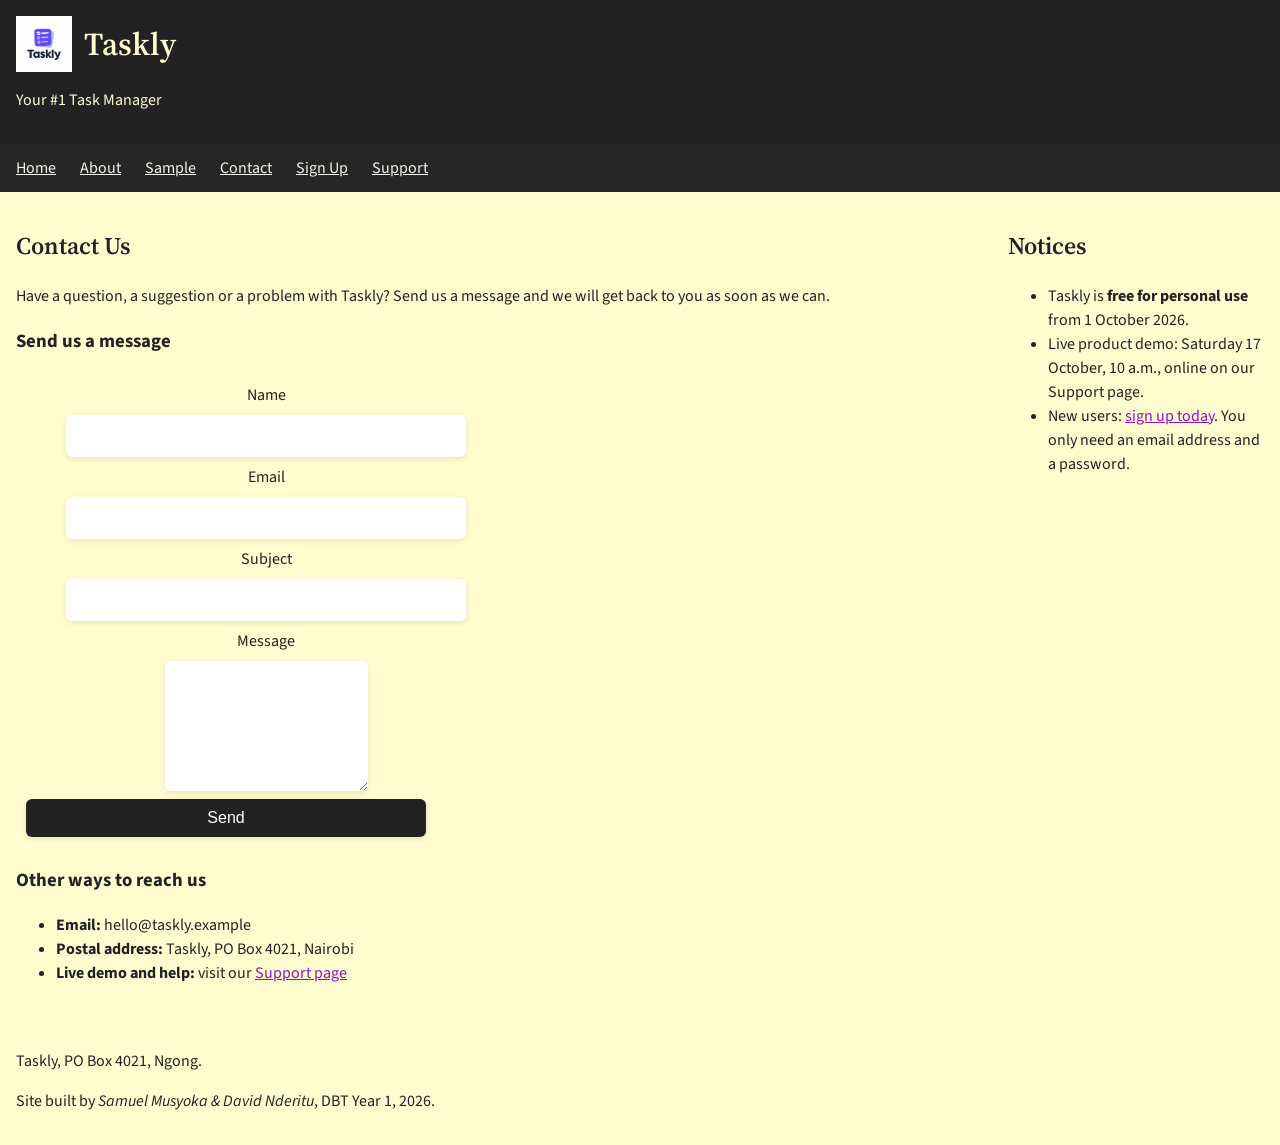
==== contact.html @ 618b968b "Made Contact and Register Pages" ====
<!DOCTYPE html>
<html lang="en">
<head>
  <meta charset="utf-8">
  <meta name="viewport" content="width=device-width, initial-scale=1.0">
  <title>Taskly - Task Manager</title>
  <link rel="preconnect" href="https://fonts.googleapis.com">
<link rel="preconnect" href="https://fonts.gstatic.com" crossorigin>
<link href="https://fonts.googleapis.com/css2?family=Source+Sans+3:ital,wght@0,200..900;1,200..900&family=Source+Serif+4:ital,opsz,wght@0,8..60,200..900;1,8..60,200..900&display=swap" rel="stylesheet">
  <link rel="stylesheet" href="css/style1.css">
</head>
<body>

  <header>
    <h1>
      <img src="/img/logo.png"
           alt="Logo for Taskly" class="logo" width="200" height="200">
      Taskly
    </h1>
    <p>Your #1 Task Manager</p>
  </header>

  <nav>
    <ul>
      <li><a href="index.html">Home</a></li>
      <li><a href="about.html">About</a></li>
      <li><a href="sample.html">Sample</a></li>
      <li><a href="contact.html">Contact</a></li>
      <li><a href="register.html">Sign Up</a></li>
      <li><a href="support.html">Support</a>
      </li>
    </ul>
  </nav>
<main>
  <h2>Contact Us</h2>
  <p>
    Have a question, a suggestion or a problem with Taskly? Send us a message
    and we will get back to you as soon as we can.
  </p>

  <section>
    <h3>Send us a message</h3>
    <form class="contact-form" action="#" method="post">
      <label for="name">Name</label>
      <input type="text" id="name" name="name" required>

      <label for="email">Email</label>
      <input type="email" id="email" name="email" required>

      <label for="subject">Subject</label>
      <input type="text" id="subject" name="subject">

      <label for="message">Message</label>
      <textarea id="message" name="message" rows="5" required></textarea>

      <button type="submit">Send</button>
    </form>
  </section>

  <section>
    <h3>Other ways to reach us</h3>
    <ul>
      <li><strong>Email:</strong> hello@taskly.example</li>
      <li><strong>Postal address:</strong> Taskly, PO Box 4021, Nairobi</li>
      <li><strong>Live demo and help:</strong> visit our
        <a href="support.html">Support page</a></li>
    </ul>
  </section>
</main>
<aside>
<h2>Notices</h2>
    <ul>
      <li>Taskly is
          <strong>free for personal use</strong>
          from 1 October 2026.</li>
      <li>Live product demo: Saturday
          17 October, 10 a.m., online
          on our Support page.</li>
      <li>New users:
          <a href="register.html">sign up today</a>.
          You only need an email address
          and a password.</li>
    </ul>
</aside>
<footer>
     <p>Taskly, PO Box 4021, Ngong.</p>
    <p>Site built by <em>Samuel Musyoka & David Nderitu</em>,
       DBT Year 1, 2026.</p>
</footer>
</body>
</html>
---- css/style1.css ----
*{
    box-sizing: border-box;
}

body {
    margin: 0;
    background: #FFFDD0;
    color: #222222;
    line-height: 1.5;
    font-family: 'Source Sans 3', sans-serif;
}

h1,h2{
    font-family: 'Source Serif 4', sans-serif;
    font-weight: 600;
}
header{
    background: #222222;
    color: #FFFDD0;

}

nav{
    background: #262626;
}

nav a{
    color: #f7f3e8;
}

a{
    color:  #8b13be;
}
header, main, aside, footer{
    padding: 1rem;
}
img{
    max-width: 100%;
    height: auto;
}

nav{
    position: sticky;
    top: 0;
}

nav ul{
    display: flex;
    flex-wrap: wrap;
    gap: 0.25rem 1.5rem;
    list-style: none;
    margin: 0;
    padding: 0.75rem 1rem;
}
.logo{
    width: 3.5rem;
    height: auto;
}
h1{
    display: flex;
    align-items: center;
    gap: 0.75rem;
    margin: 0;
}

.route-cards{
    display: flex;
    flex-wrap: wrap;
    gap: 1rem;
    list-style: none;
    padding: 0;
}

.route-cards li{
    flex: 1 1 12rem;
    padding: 1rem;
    background: #ffff;
    border-top: 4px solid #8b13be;
}

/* Form Styling */

form{
    margin-top: 2px;
    display: flex;
    gap: 10px;
    flex-direction: column;
    justify-content: space-between;
    align-items: center;
    padding: 10px;
}

form input, button{
    padding: 10px 14px;
    border: none;
    border-radius: 6px;
    background: #ffff;
    box-shadow: 0 2px 6px rgba(0,0,0,0.1);
    font-size: 16px;
    width: 400px;
}
form button{
    background: #8b13be;
    color: #FFFDD0;
}

.contact-form {
  display: flex;
  flex-direction: column;
  max-width: 500px;
  gap: 8px;
}

.contact-form input,
.contact-form textarea {
  padding: 10px 14px;
  border: none;
  border-radius: 6px;
  background: white;
  box-shadow: 0 2px 6px rgba(0, 0, 0, 0.1);
  font-family: inherit;
  font-size: 16px;
}

.contact-form button {
  padding: 10px 20px;
  border: none;
  border-radius: 6px;
  background: #222;
  color: white;
  font-size: 16px;
  cursor: pointer;
  align-self: flex-start;
}

/*Table styling*/

table{
     border-collapse: separate;
    border-spacing: 0 15px;
    width: 90%;
    table-layout: fixed;    
    background-color: #ffff;
    padding: 30px;
    border-radius: 10px;
    box-shadow: 1px 2px 1px 1px rgba(0,0,0,0.7);
}
th, td{
    padding: 0.4rem 0.75rem;
    text-align: left;
    border-bottom: 1px solid #c9c2ad;
}

thead th{
    background: #8b13be;
    color: #FFFDD0;
}


/*Grid Layout */

body{
    display: grid;
    grid-template-columns: minmax(0, 1fr) 18rem;
    grid-template-areas: 
    "header header"
    "nav nav"
    "main aside"
    "footer footer";
}

header{grid-area: header;}
nav{grid-area: nav;}
main{grid-area: main;}
aside{grid-area: aside;}
footer{grid-area: footer;}

/*Responsive web design*/
@media(max-width:600px){
    body{
        grid-template-columns: minmax(0, 1fr);
        grid-template-areas: 
        "header"
        "nav"
        "main"
        "aside"
        "footer";
    }
    nav{
        position: static;
    }
    nav ul{
        flex-direction: column;
    }
    .log{
        width: 2.5rem;
    }
    footer{
        border-top: 3px solid #d8a22b;
    }
}
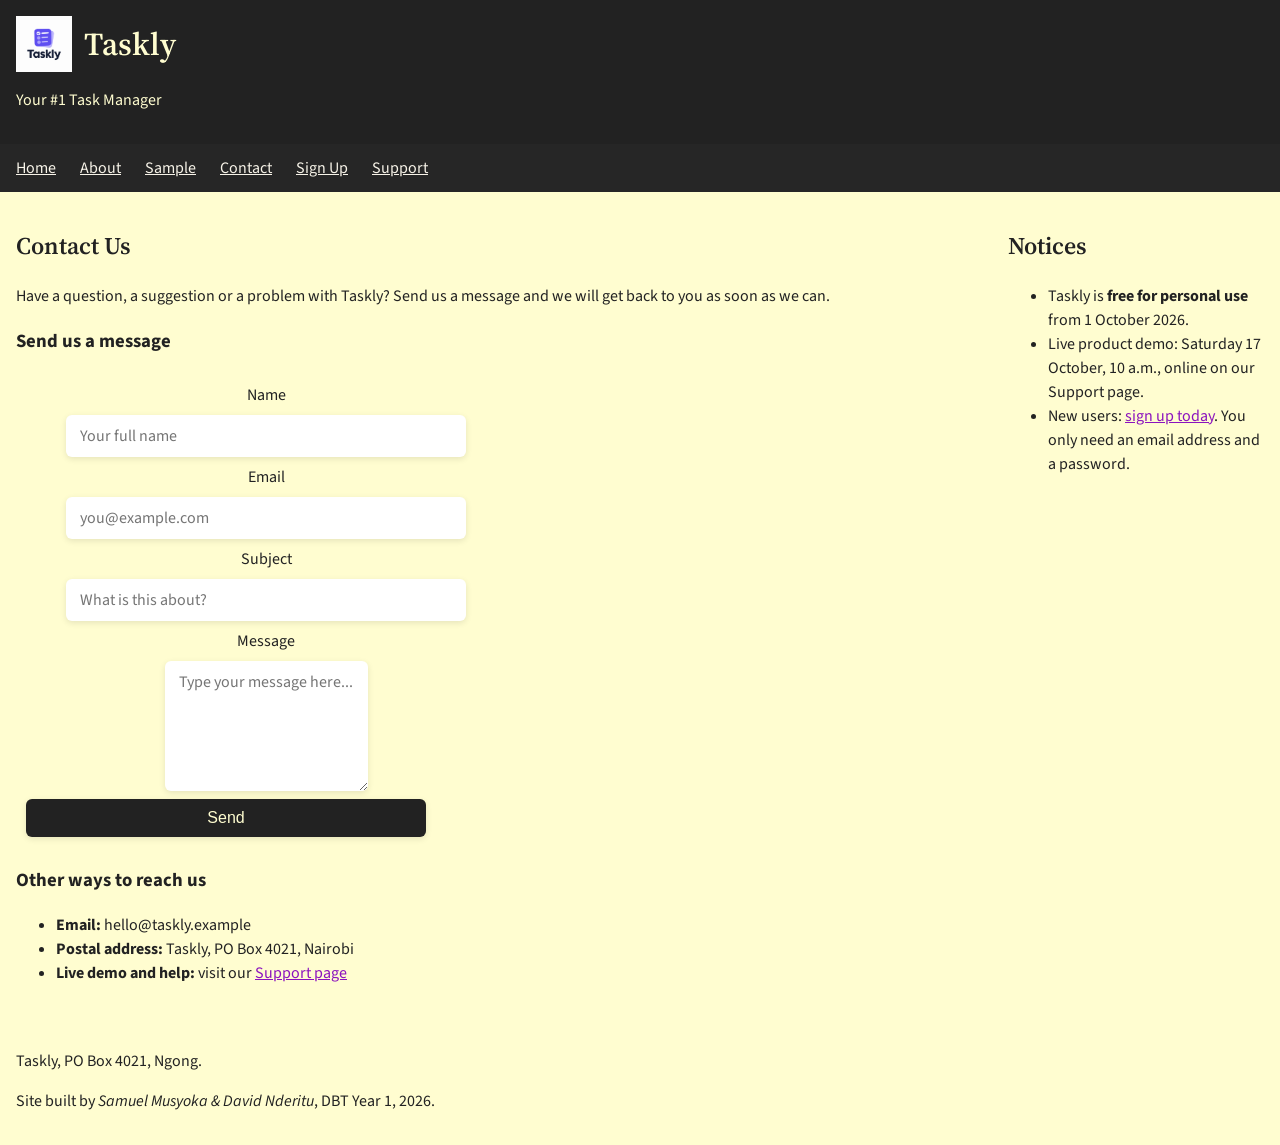
==== commit 601bd1ea: "Added image, styling, and more pages" ====
--- a/contact.html
+++ b/contact.html
@@ -41,20 +41,21 @@
   <section>
     <h3>Send us a message</h3>
     <form class="contact-form" action="#" method="post">
-      <label for="name">Name</label>
-      <input type="text" id="name" name="name" required>
+  <label for="name">Name</label>
+  <input type="text" id="name" name="name" placeholder="Your full name" required>
 
-      <label for="email">Email</label>
-      <input type="email" id="email" name="email" required>
+  <label for="email">Email</label>
+  <input type="email" id="email" name="email" placeholder="you@example.com" required>
 
-      <label for="subject">Subject</label>
-      <input type="text" id="subject" name="subject">
+  <label for="subject">Subject</label>
+  <input type="text" id="subject" name="subject" placeholder="What is this about?">
 
-      <label for="message">Message</label>
-      <textarea id="message" name="message" rows="5" required></textarea>
+  <label for="message">Message</label>
+  <textarea id="message" name="message" rows="5"
+            placeholder="Type your message here..." required></textarea>
 
-      <button type="submit">Send</button>
-    </form>
+  <button type="submit">Send</button>
+</form>
   </section>
 
   <section>
--- a/css/style1.css
+++ b/css/style1.css
@@ -1,3 +1,5 @@
+/* */
+
 *{
     box-sizing: border-box;
 }
@@ -127,10 +129,55 @@
   border: none;
   border-radius: 6px;
   background: #222;
-  color: white;
+  color: #FFFDD0;
   font-size: 16px;
   cursor: pointer;
   align-self: flex-start;
+}
+
+.signup-form {
+  display: flex;
+  flex-direction: column;
+  max-width: 400px;
+  gap: 8px;
+  margin-bottom: 20px;
+}
+
+.signup-form input[type="email"],
+.signup-form input[type="password"] {
+  padding: 10px 14px;
+  border: none;
+  border-radius: 6px;
+  background: #ffff;
+  box-shadow: 0 2px 6px rgba(0, 0, 0, 0.1);
+  font-family: inherit;
+  font-size: 16px;
+}
+
+.signup-form input:focus {
+  outline: 2px solid #222;
+}
+
+.signup-form .terms {
+  display: flex;
+  align-items: center;
+  gap: 8px;
+  margin-top: 6px;
+}
+
+.signup-form button {
+  padding: 10px 20px;
+  border: none;
+  border-radius: 6px;
+  background: #222;
+  color: white;
+  font-size: 16px;
+  cursor: pointer;
+  align-self: flex-start;
+}
+
+.signup-form button:hover {
+  background: #444;
 }
 
 /*Table styling*/
